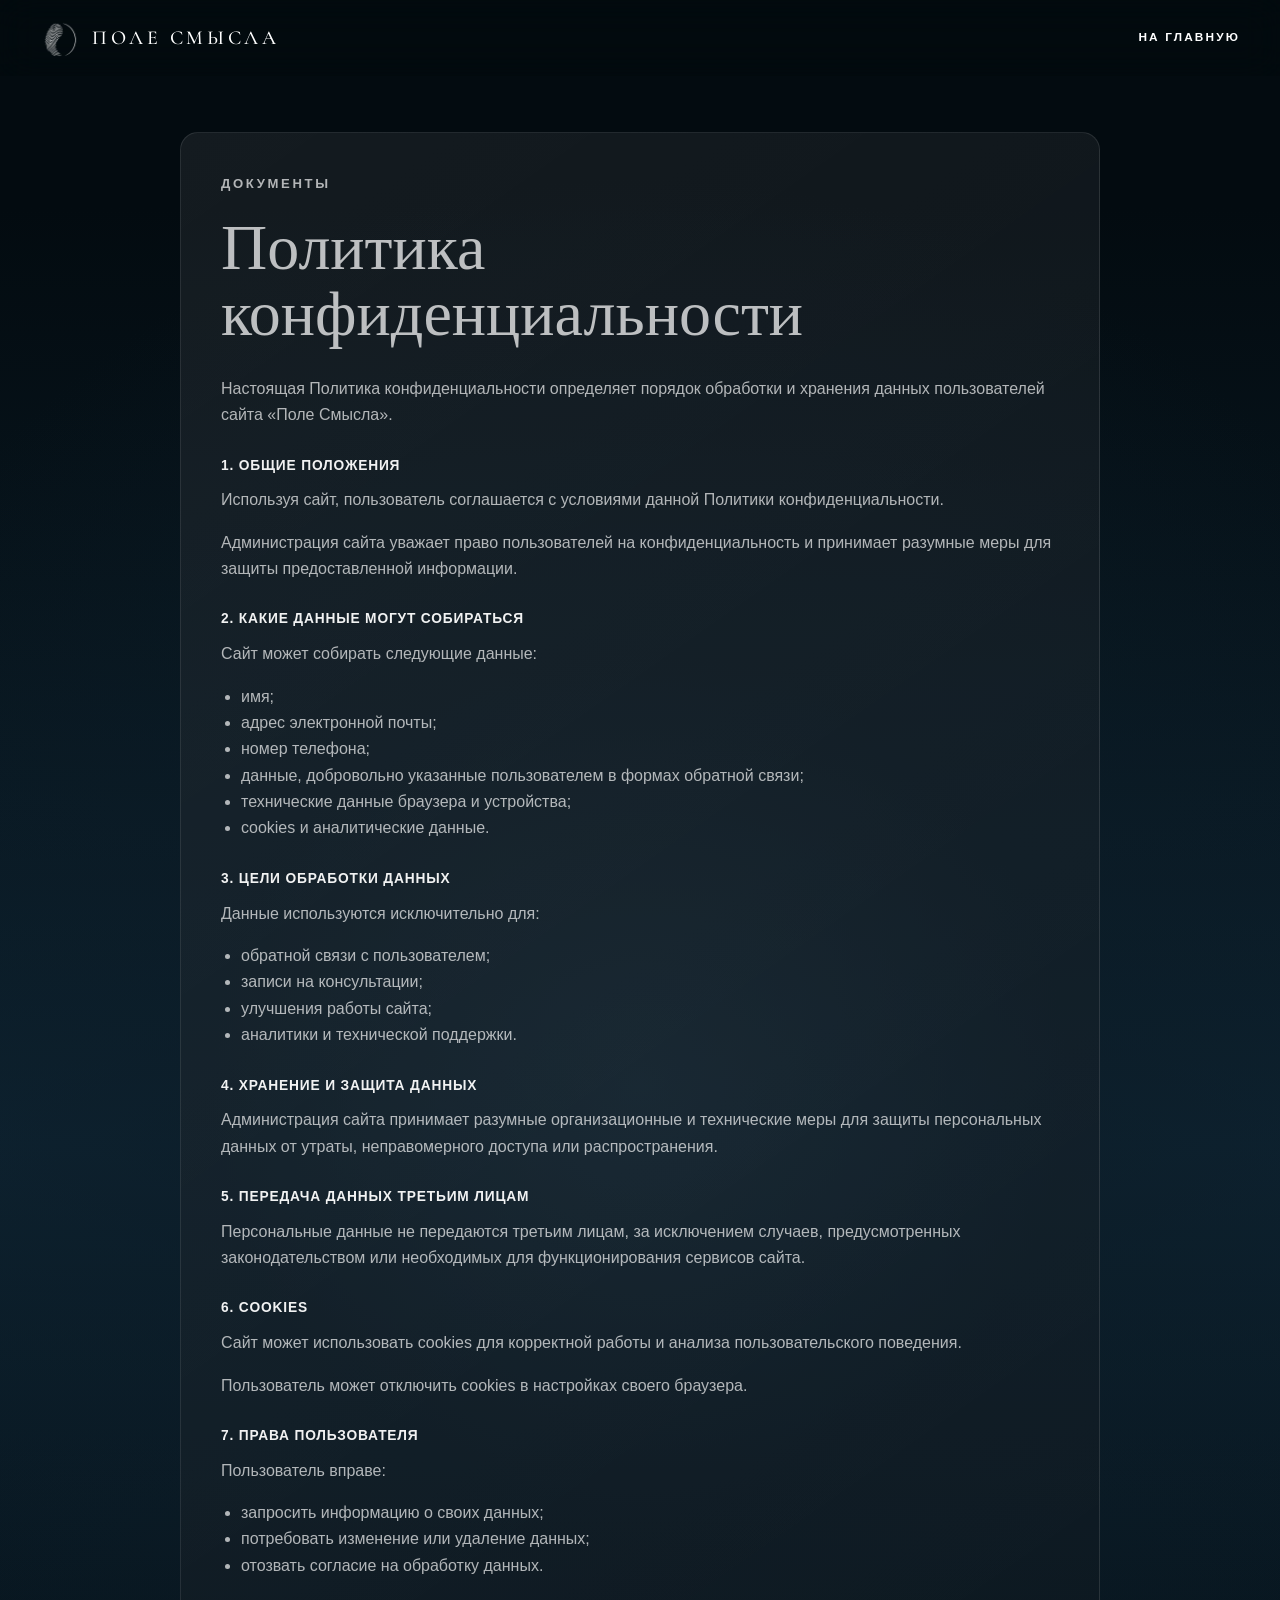
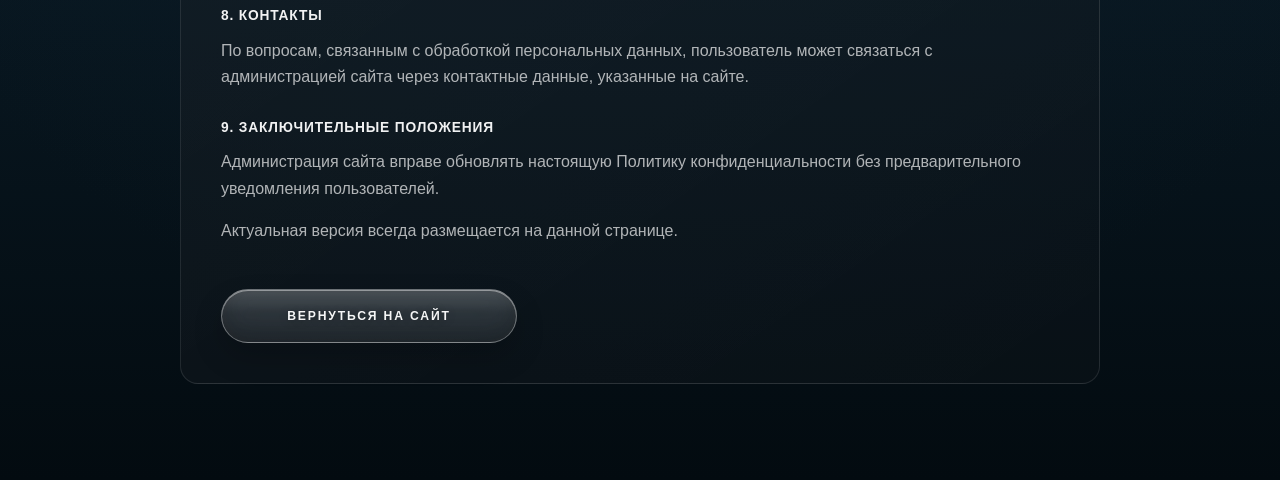
==== privacy.html @ 9b94f69c "Fix GitHub Pages structure" ====
<!doctype html>
<html lang="ru">
  <head>
    <meta charset="UTF-8" />
    <meta name="viewport" content="width=device-width, initial-scale=1.0" />
    <meta name="theme-color" content="#030b10" />
    <title>Политика конфиденциальности - Поле Смысла</title>
    <link rel="preconnect" href="https://fonts.googleapis.com" />
    <link rel="preconnect" href="https://fonts.gstatic.com" crossorigin />
    <link
      href="https://fonts.googleapis.com/css2?family=Cormorant+Garamond:wght@400;500;600&display=swap"
      rel="stylesheet"
    />
    <link rel="stylesheet" href="styles.css?v=20260529-3" />
  </head>
  <body>
    <header class="site-header">
      <a class="brand" href="index.html" aria-label="Поле смысла">
        <img class="brand-mark" src="assets/optimized/logo-pole-smysla-transparent-small.png" alt="" width="40" height="40" />
        <span>Поле смысла</span>
      </a>
      <nav class="main-nav" aria-label="Навигация">
        <a href="index.html">На главную</a>
      </nav>
    </header>

    <main class="privacy-page">
      <section class="privacy-note" aria-labelledby="privacy-title">
        <p class="section-kicker">документы</p>
        <h1 id="privacy-title">Политика конфиденциальности</h1>
        <p>Настоящая Политика конфиденциальности определяет порядок обработки и хранения данных пользователей сайта «Поле Смысла».</p>

        <h3>1. Общие положения</h3>
        <p>Используя сайт, пользователь соглашается с условиями данной Политики конфиденциальности.</p>
        <p>Администрация сайта уважает право пользователей на конфиденциальность и принимает разумные меры для защиты предоставленной информации.</p>

        <h3>2. Какие данные могут собираться</h3>
        <p>Сайт может собирать следующие данные:</p>
        <ul>
          <li>имя;</li>
          <li>адрес электронной почты;</li>
          <li>номер телефона;</li>
          <li>данные, добровольно указанные пользователем в формах обратной связи;</li>
          <li>технические данные браузера и устройства;</li>
          <li>cookies и аналитические данные.</li>
        </ul>

        <h3>3. Цели обработки данных</h3>
        <p>Данные используются исключительно для:</p>
        <ul>
          <li>обратной связи с пользователем;</li>
          <li>записи на консультации;</li>
          <li>улучшения работы сайта;</li>
          <li>аналитики и технической поддержки.</li>
        </ul>

        <h3>4. Хранение и защита данных</h3>
        <p>Администрация сайта принимает разумные организационные и технические меры для защиты персональных данных от утраты, неправомерного доступа или распространения.</p>

        <h3>5. Передача данных третьим лицам</h3>
        <p>Персональные данные не передаются третьим лицам, за исключением случаев, предусмотренных законодательством или необходимых для функционирования сервисов сайта.</p>

        <h3>6. Cookies</h3>
        <p>Сайт может использовать cookies для корректной работы и анализа пользовательского поведения.</p>
        <p>Пользователь может отключить cookies в настройках своего браузера.</p>

        <h3>7. Права пользователя</h3>
        <p>Пользователь вправе:</p>
        <ul>
          <li>запросить информацию о своих данных;</li>
          <li>потребовать изменение или удаление данных;</li>
          <li>отозвать согласие на обработку данных.</li>
        </ul>

        <h3>8. Контакты</h3>
        <p>По вопросам, связанным с обработкой персональных данных, пользователь может связаться с администрацией сайта через контактные данные, указанные на сайте.</p>

        <h3>9. Заключительные положения</h3>
        <p>Администрация сайта вправе обновлять настоящую Политику конфиденциальности без предварительного уведомления пользователей.</p>
        <p>Актуальная версия всегда размещается на данной странице.</p>

        <a class="button-link" href="index.html">Вернуться на сайт</a>
      </section>
    </main>
  </body>
</html>
---- styles.css ----
:root {
  --bg: #fffefe;
  --ink: #171413;
  --muted: #66605c;
  --line: #e8e2de;
  --red: #d7193f;
  --red-soft: #ef6b67;
  --paper: #ffffff;
  --shadow: 0 24px 54px rgba(23, 20, 19, 0.22);
  --max: 1180px;
  --page-pad: clamp(18px, 4vw, 40px);
}

* {
  box-sizing: border-box;
}

html {
  background-color: #030b10;
  background-image:
    radial-gradient(circle at 50% 52%, rgba(42, 66, 81, 0.3) 0%, rgba(12, 28, 39, 0.5) 34%, rgba(3, 11, 16, 0) 72%),
    linear-gradient(180deg, #030b10 0%, #030b10 10%, #07141c 28%, #0d2230 55%, #030b10 100%);
  scroll-behavior: smooth;
  overflow-x: hidden;
}

body {
  margin: 0;
  background-color: #030b10;
  background-image:
    radial-gradient(circle at 50% 52%, rgba(42, 66, 81, 0.3) 0%, rgba(12, 28, 39, 0.5) 34%, rgba(3, 11, 16, 0) 72%),
    linear-gradient(180deg, #030b10 0%, #030b10 10%, #07141c 28%, #0d2230 55%, #030b10 100%);
  color: var(--ink);
  font-family:
    Arial, Helvetica, ui-sans-serif, system-ui, -apple-system, BlinkMacSystemFont,
    "Segoe UI", sans-serif;
  font-size: 16px;
  line-height: 1.65;
  overflow-x: hidden;
}

main,
.site-footer {
  background: transparent;
}

body,
button,
input,
textarea {
  -webkit-font-smoothing: antialiased;
  text-rendering: optimizeLegibility;
}

body.menu-open,
body.modal-open {
  overflow: hidden;
}

img {
  display: block;
  width: 100%;
  height: 100%;
  object-fit: cover;
}

picture {
  display: block;
  width: 100%;
  height: 100%;
}

a {
  color: inherit;
  text-decoration: none;
}

button,
input,
textarea {
  font: inherit;
}

button {
  cursor: pointer;
}

.site-header {
  position: fixed;
  z-index: 20;
  top: 0;
  left: 0;
  display: grid;
  grid-template-columns: auto 1fr auto;
  align-items: center;
  width: 100%;
  min-height: 76px;
  padding-right: max(var(--page-pad), calc((100vw - 1300px) / 2));
  padding-left: max(var(--page-pad), calc((100vw - 1300px) / 2));
  color: var(--paper);
}

.site-header::before {
  position: absolute;
  inset: 0;
  z-index: -1;
  background: rgba(5, 8, 10, 0.16);
  backdrop-filter: blur(18px);
  -webkit-backdrop-filter: blur(18px);
  content: "";
}

.brand {
  display: inline-flex;
  align-items: center;
  gap: 14px;
  font-family: "Cormorant Garamond", Cormorant, Georgia, "Times New Roman", serif;
  font-weight: 500;
  font-size: clamp(1.08rem, 1.55vw, 1.45rem);
  letter-spacing: 0.18em;
  text-transform: uppercase;
  white-space: nowrap;
}

.brand-mark {
  flex: 0 0 auto;
  width: 38px;
  height: 38px;
  border-radius: 50%;
  filter: invert(1);
  object-fit: contain;
}

.logo-emblem {
  width: clamp(96px, 12vw, 150px);
  height: clamp(96px, 12vw, 150px);
  margin: 0 auto 24px;
  filter: invert(1);
  object-fit: contain;
  object-position: center;
  background: transparent;
}

.hero-lockup {
  position: relative;
  z-index: 3;
  width: min(760px, 92vw);
  margin: 150px auto 88px;
  text-align: center;
}

.logo-title {
  margin: 0 auto 18px;
  color: var(--paper);
  font-family: "Cormorant Garamond", Cormorant, Georgia, "Times New Roman", serif;
  font-weight: 500;
  font-size: clamp(2.1rem, 5vw, 4.4rem);
  letter-spacing: clamp(0.18em, 1.1vw, 0.34em);
  line-height: 1;
  text-transform: uppercase;
}

.logo-subtitle {
  width: min(640px, 100%);
  margin: 0 auto;
  color: rgba(255, 255, 255, 0.88);
  font-size: clamp(0.72rem, 1.2vw, 0.92rem);
  font-weight: 700;
  letter-spacing: 0.28em;
  line-height: 1.65;
  text-transform: uppercase;
}

.logo-title::after {
  display: block;
  width: 130px;
  height: 1px;
  margin: 22px auto 0;
  background:
    linear-gradient(90deg, rgba(255, 255, 255, 0.32) 0 44%, transparent 44% 56%, rgba(255, 255, 255, 0.32) 56% 100%);
  content: "";
}

.logo-subtitle::before {
  display: block;
  width: 7px;
  height: 7px;
  margin: -24px auto 16px;
  border-radius: 50%;
  background: var(--paper);
  content: "";
}

.main-nav,
.site-footer nav {
  display: flex;
  align-items: center;
  justify-content: flex-end;
  gap: clamp(28px, 4.4vw, 70px);
  color: inherit;
  font-size: 0.74rem;
  font-weight: 700;
  letter-spacing: 0.18em;
  text-transform: uppercase;
}

.main-nav a,
.site-footer nav a {
  transition: color 180ms ease;
}

.main-nav a:hover,
.site-footer nav a:hover {
  color: var(--red);
}

.menu-toggle {
  display: none;
  width: 42px;
  height: 42px;
  place-items: center;
  border: 0;
  background: transparent;
  color: currentColor;
}

.menu-toggle span {
  display: block;
  width: 25px;
  height: 2px;
  background: currentColor;
}

.menu-toggle span + span {
  margin-top: 7px;
}

.hero {
  position: relative;
  isolation: isolate;
  min-height: 100vh;
  padding: 92px 20px 150px;
  overflow: hidden;
  background: #030b10 url("assets/optimized/hero-water-bg.webp") center center / cover no-repeat;
  text-align: center;
}

.hero::before,
.hero::after {
  position: absolute;
  inset: 0;
  z-index: -2;
  content: "";
}

.hero::before {
  inset: 0;
  background: url("assets/optimized/hero-water-bg.webp") center center / cover no-repeat;
  filter: none;
  opacity: 1;
  transform: none;
}

.hero::after {
  z-index: -1;
  background:
    linear-gradient(
      180deg,
      rgba(5, 8, 10, 0.44) 0%,
      rgba(5, 8, 10, 0.28) 38%,
      rgba(5, 8, 10, 0.78) 72%,
      #030b10 94%,
      #030b10 100%
    ),
    rgba(5, 8, 10, 0.18);
  backdrop-filter: blur(12px);
  -webkit-backdrop-filter: blur(12px);
}

.hero + .section {
  padding-top: 150px;
}

.collage {
  position: relative;
  display: none;
  width: min(780px, 88vw);
  height: min(610px, 68vw);
  min-height: 430px;
  margin: 0 auto;
}

.collage-photo {
  position: absolute;
  margin: 0;
  overflow: hidden;
  background: #ddd;
}

.photo-left {
  top: 0;
  left: 3%;
  width: 32%;
  height: 58%;
  filter: grayscale(1);
}

.photo-right {
  top: 14%;
  right: 0;
  width: 43%;
  height: 74%;
  filter: grayscale(1);
}

.photo-center {
  top: 9%;
  left: 31%;
  z-index: 2;
  width: 42%;
  height: 74%;
  border: 2px solid var(--red);
  background: var(--paper);
  box-shadow: var(--shadow);
}

.hero-quote {
  width: min(760px, calc(100% - 32px));
  margin: 0 auto;
  padding: 0;
  border: 0;
  text-align: center;
}

.hero-quote > span {
  display: block;
  margin-bottom: 26px;
  color: var(--paper);
  font-family: Georgia, "Times New Roman", serif;
  font-size: 4.2rem;
  line-height: 0.4;
}

.hero-quote p {
  margin: 0 auto 28px;
  color: rgba(255, 255, 255, 0.84);
  font-family: Georgia, "Times New Roman", serif;
  font-size: clamp(1rem, 1.6vw, 1.18rem);
  font-style: italic;
  line-height: 1.68;
}

.hero-quote cite {
  color: rgba(255, 255, 255, 0.92);
  font-style: normal;
  font-weight: 800;
}

.hero-actions {
  display: flex;
  flex-wrap: wrap;
  justify-content: center;
  gap: 14px;
  margin-top: 34px;
}

.button-link {
  position: relative;
  display: inline-flex;
  align-items: center;
  justify-content: center;
  width: min(100%, 296px);
  min-height: 54px;
  padding: 0 22px;
  overflow: hidden;
  border: 1px solid rgba(255, 255, 255, 0.28);
  border-radius: 999px;
  background:
    radial-gradient(circle at 22% 16%, rgba(255, 255, 255, 0.55), transparent 10%),
    radial-gradient(circle at 86% 14%, rgba(255, 255, 255, 0.12), transparent 18%),
    linear-gradient(145deg, rgba(255, 255, 255, 0.2), rgba(255, 255, 255, 0.045)),
    rgba(255, 255, 255, 0.08);
  box-shadow:
    inset 0 1px 0 rgba(255, 255, 255, 0.45),
    inset 0 -10px 18px rgba(0, 0, 0, 0.16),
    0 18px 40px rgba(0, 0, 0, 0.24);
  color: var(--paper);
  font-size: 0.76rem;
  font-weight: 800;
  letter-spacing: 0.15em;
  text-transform: uppercase;
  backdrop-filter: blur(18px) saturate(1.28);
  -webkit-backdrop-filter: blur(18px) saturate(1.28);
  transition:
    transform 180ms ease,
    box-shadow 180ms ease,
    background 180ms ease,
    color 180ms ease,
    border-color 180ms ease;
}

.button-link::before,
.button-link::after,
.format-grid a::before,
.format-grid a::after,
.filter-tabs button::before,
.filter-tabs button::after,
.contact-links a::before,
.contact-links a::after,
.contact-form button::before,
.contact-form button::after {
  position: absolute;
  content: "";
  pointer-events: none;
}

.button-link::before,
.format-grid a::before,
.filter-tabs button::before,
.contact-links a::before,
.contact-form button::before {
  inset: 3px 10px auto;
  height: 40%;
  border-radius: inherit;
  background: linear-gradient(180deg, rgba(255, 255, 255, 0.38), rgba(255, 255, 255, 0));
  opacity: 0.7;
}

.button-link::after,
.format-grid a::after,
.filter-tabs button::after,
.contact-links a::after,
.contact-form button::after {
  right: 14%;
  bottom: 5px;
  left: 14%;
  height: 10px;
  border-radius: 999px;
  background: radial-gradient(ellipse at center, rgba(92, 205, 255, 0.38), rgba(255, 255, 255, 0));
  filter: blur(4px);
  opacity: 0.8;
}

.button-link:hover {
  border-color: rgba(255, 255, 255, 0.55);
  background:
    radial-gradient(circle at 22% 16%, rgba(255, 255, 255, 0.62), transparent 10%),
    radial-gradient(circle at 86% 14%, rgba(255, 255, 255, 0.12), transparent 18%),
    linear-gradient(145deg, rgba(255, 255, 255, 0.26), rgba(255, 255, 255, 0.07)),
    rgba(255, 255, 255, 0.12);
  color: var(--paper);
  transform: translateY(-1px);
}

.button-link-primary {
  border-color: rgba(255, 255, 255, 0.46);
  background:
    radial-gradient(circle at 18% 18%, rgba(255, 255, 255, 0.82), transparent 12%),
    radial-gradient(circle at 82% 10%, rgba(255, 255, 255, 0.12), transparent 18%),
    linear-gradient(145deg, rgba(255, 255, 255, 0.78), rgba(255, 255, 255, 0.22)),
    rgba(255, 255, 255, 0.34);
  color: var(--paper);
}

.button-link-primary:hover {
  border-color: rgba(255, 255, 255, 0.62);
  background:
    radial-gradient(circle at 18% 18%, rgba(255, 255, 255, 0.9), transparent 12%),
    radial-gradient(circle at 82% 10%, rgba(255, 255, 255, 0.12), transparent 18%),
    linear-gradient(145deg, rgba(255, 255, 255, 0.84), rgba(255, 255, 255, 0.28)),
    rgba(255, 255, 255, 0.38);
  color: var(--paper);
}

.section {
  width: min(calc(100% - (var(--page-pad) * 2)), var(--max));
  margin: 0 auto;
  padding: 108px 0;
  scroll-margin-top: 96px;
}

.section-kicker {
  margin: 0 0 20px;
  color: var(--red);
  font-size: clamp(0.82rem, 0.9vw, 0.95rem);
  font-weight: 800;
  letter-spacing: 0.2em;
  text-transform: uppercase;
}

h1,
h2,
h3,
p {
  margin-top: 0;
}

h1,
h2 {
  font-family: Georgia, "Times New Roman", serif;
  font-weight: 400;
  letter-spacing: 0;
  line-height: 1.04;
  overflow-wrap: anywhere;
  text-wrap: balance;
}

h1 {
  margin-bottom: 28px;
  font-size: clamp(2.7rem, 5vw, 5.2rem);
}

h2 {
  margin-bottom: 30px;
  font-size: clamp(2.55rem, 4.8vw, 5rem);
}

h3 {
  margin-bottom: 12px;
  font-size: 1.1rem;
  letter-spacing: 0.06em;
  text-transform: uppercase;
}

p {
  color: var(--muted);
}

main > .section:not(.hero),
.site-footer {
  color: rgba(255, 255, 255, 0.92);
}

main > .section:not(.hero) h1,
main > .section:not(.hero) h2,
main > .section:not(.hero) h3,
.site-footer .brand,
.site-footer nav {
  color: rgba(255, 255, 255, 0.94);
}

main > .section:not(.hero) p,
main > .section:not(.hero) li {
  color: rgba(255, 255, 255, 0.68);
}

main > .section:not(.hero) .section-kicker,
main > .section:not(.hero) .approach-list span,
main > .section:not(.hero) .process-steps span,
main > .section:not(.hero) .therapist-role,
main > .section:not(.hero) .video-card span {
  color: #f07b8e;
}

.about-photo,
.format-grid article,
.specialty-grid article,
.process-steps article,
.modal-panel {
  background: rgba(5, 12, 18, 0.42);
  backdrop-filter: blur(10px);
  -webkit-backdrop-filter: blur(10px);
}

.approach-list,
.formats,
.specialties,
.therapists,
.reviews,
.faq-list,
.faq-list details,
.site-footer {
  border-color: rgba(255, 255, 255, 0.1);
}

.format-grid,
.specialty-grid,
.process-steps {
  background: transparent;
}

.format-grid a,
.filter-tabs button,
.contact-links a,
.contact-form button {
  border-color: rgba(255, 255, 255, 0.5);
  color: rgba(255, 255, 255, 0.92);
}

.format-grid a:hover,
.filter-tabs button.is-active,
.contact-form button:hover {
  border-color: rgba(255, 255, 255, 0.92);
  background: rgba(255, 255, 255, 0.92);
  color: #07141f;
}

.therapist-tags span {
  border-color: rgba(255, 255, 255, 0.18);
  color: rgba(255, 255, 255, 0.78);
}

.faq-list summary {
  color: rgba(255, 255, 255, 0.94);
}

.faq-list summary::after,
.form-status {
  color: #f07b8e;
}

.contact-form span {
  color: rgba(255, 255, 255, 0.86);
}

.contact-form input,
.contact-form textarea {
  border-bottom-color: rgba(255, 255, 255, 0.5);
  color: rgba(255, 255, 255, 0.94);
}

.contact-form input:focus,
.contact-form textarea:focus {
  border-bottom-color: rgba(255, 255, 255, 0.92);
}

.about {
  position: relative;
  display: grid;
  grid-template-columns: minmax(280px, 0.8fr) minmax(360px, 1fr);
  gap: clamp(42px, 7vw, 86px);
  align-items: center;
}

.about > *,
.approach-list > *,
.format-grid > *,
.specialty-grid > *,
.therapist-grid > *,
.process-steps > *,
.videos > *,
.video-grid > *,
.review-grid > *,
.faq > *,
.contact > * {
  min-width: 0;
}

.paint-mark {
  position: absolute;
  top: 190px;
  left: -30px;
  width: 210px;
  height: 42px;
  background: var(--red-soft);
  transform: rotate(-4deg);
}

.about-photo {
  position: relative;
  z-index: 1;
  height: 620px;
  margin: 0;
  box-shadow: var(--shadow);
}

.about-copy p:not(.section-kicker) {
  max-width: 580px;
  font-size: 1.04rem;
}

.wide-copy {
  max-width: 990px;
}

.approach-list {
  display: grid;
  grid-template-columns: repeat(3, minmax(0, 1fr));
  gap: 32px;
  margin-top: 58px;
  border-top: 0;
}

.approach-list article {
  padding-top: 32px;
}

.approach-list span {
  display: block;
  margin-bottom: 52px;
  color: var(--red);
  font-family: Georgia, "Times New Roman", serif;
  font-size: 3.3rem;
  line-height: 1;
}

.formats {
  width: 100%;
  padding-right: max(var(--page-pad), calc((100vw - var(--max)) / 2));
  padding-left: max(var(--page-pad), calc((100vw - var(--max)) / 2));
  border-top: 0;
  border-bottom: 0;
}

.formats-heading {
  max-width: 860px;
  margin-bottom: clamp(42px, 5vw, 72px);
}

.formats-heading h2 {
  margin-bottom: 0;
  font-size: clamp(2.4rem, 4vw, 4.35rem);
}

.format-grid {
  display: grid;
  grid-template-columns: repeat(auto-fit, minmax(min(100%, 340px), 1fr));
  gap: clamp(14px, 2vw, 22px);
  background: transparent;
}

.format-grid article {
  display: grid;
  grid-template-rows: auto auto 1fr;
  align-content: start;
  gap: 0;
  min-height: 330px;
  padding: clamp(30px, 3vw, 42px) clamp(22px, 2.7vw, 34px);
  background: var(--bg);
}

.format-grid h2 {
  min-height: 0;
  margin-bottom: 24px;
  font-size: clamp(2.15rem, 2.3vw, 2.85rem);
  line-height: 1.08;
  overflow-wrap: anywhere;
  hyphens: auto;
}

.format-grid a {
  position: relative;
  display: inline-flex;
  align-items: center;
  justify-content: center;
  justify-self: start;
  align-self: end;
  min-width: 220px;
  min-height: 52px;
  margin-top: 34px;
  padding: 0 20px;
  overflow: hidden;
  border: 1px solid rgba(255, 255, 255, 0.24);
  border-radius: 999px;
  background:
    radial-gradient(circle at 18% 18%, rgba(255, 255, 255, 0.5), transparent 10%),
    radial-gradient(circle at 86% 12%, rgba(255, 255, 255, 0.12), transparent 18%),
    linear-gradient(145deg, rgba(255, 255, 255, 0.18), rgba(255, 255, 255, 0.035)),
    rgba(255, 255, 255, 0.055);
  box-shadow:
    inset 0 1px 0 rgba(255, 255, 255, 0.36),
    inset 0 -10px 18px rgba(0, 0, 0, 0.12),
    0 14px 30px rgba(0, 0, 0, 0.16);
  color: rgba(255, 255, 255, 0.92);
  font-size: 0.78rem;
  font-weight: 800;
  letter-spacing: 0.14em;
  text-transform: uppercase;
  backdrop-filter: blur(16px) saturate(1.25);
  -webkit-backdrop-filter: blur(16px) saturate(1.25);
  transition:
    transform 180ms ease,
    background 180ms ease,
    color 180ms ease,
    border-color 180ms ease;
}

.format-grid a:hover {
  border-color: rgba(255, 255, 255, 0.5);
  background:
    radial-gradient(circle at 18% 18%, rgba(255, 255, 255, 0.58), transparent 10%),
    radial-gradient(circle at 86% 12%, rgba(255, 255, 255, 0.12), transparent 18%),
    linear-gradient(145deg, rgba(255, 255, 255, 0.24), rgba(255, 255, 255, 0.06)),
    rgba(255, 255, 255, 0.085);
  color: var(--paper);
  transform: translateY(-1px);
}

.specialties {
  border-bottom: 0;
}

.specialties-heading,
.therapists-heading {
  max-width: 900px;
  margin-bottom: clamp(42px, 5vw, 70px);
}

.specialties-heading h2,
.therapists-heading h2 {
  margin-bottom: 0;
  font-size: clamp(2.35rem, 4vw, 4.35rem);
  line-height: 1.08;
  text-wrap: pretty;
}

.specialty-grid {
  display: grid;
  grid-template-columns: repeat(3, minmax(0, 1fr));
  gap: clamp(14px, 2vw, 22px);
  background: transparent;
}

.specialty-grid article {
  min-height: 310px;
  padding: clamp(26px, 3vw, 36px);
  background: var(--bg);
}

.specialty-grid h3 {
  max-width: 340px;
  margin-bottom: 18px;
  color: var(--ink);
  font-family: Georgia, "Times New Roman", serif;
  font-size: clamp(1.8rem, 2.4vw, 2.55rem);
  font-weight: 400;
  letter-spacing: 0;
  line-height: 1.08;
  text-transform: none;
}

.specialty-grid p {
  margin-bottom: 0;
}

.therapists {
  width: 100%;
  max-width: none;
  padding-right: 0;
  padding-left: 0;
  border-bottom: 0;
  overflow: hidden;
}

.therapists-heading {
  width: min(calc(100% - (var(--page-pad) * 2)), var(--max));
  margin-right: auto;
  margin-left: auto;
}

.therapist-grid {
  display: flex;
  gap: clamp(24px, 4vw, 54px);
  width: 100%;
  margin-top: clamp(34px, 5vw, 62px);
  padding: 0 max(var(--page-pad), calc((100vw - var(--max)) / 2)) 16px;
  overflow-x: auto;
  overflow-y: hidden;
  scroll-padding-inline: max(var(--page-pad), calc((100vw - var(--max)) / 2));
  scroll-snap-type: x proximity;
  scrollbar-width: none;
  -webkit-overflow-scrolling: touch;
}

.therapist-grid::-webkit-scrollbar {
  display: none;
}

.therapist-grid article {
  display: flex;
  flex: 0 0 min(420px, 78vw);
  flex-direction: column;
  min-height: 0;
  padding: 0;
  background: transparent;
  backdrop-filter: none;
  -webkit-backdrop-filter: none;
  scroll-snap-align: start;
}

.therapist-media {
  position: relative;
  aspect-ratio: 4 / 4.85;
  margin: 0 0 28px;
  overflow: hidden;
  background: rgba(255, 255, 255, 0.08);
}

.therapist-media::after {
  position: absolute;
  inset: 0;
  background:
    linear-gradient(180deg, rgba(5, 13, 19, 0.08), rgba(5, 13, 19, 0.34)),
    rgba(80, 145, 195, 0.26);
  mix-blend-mode: screen;
  content: "";
}

.therapist-media img {
  filter: grayscale(1) contrast(1.03) saturate(0.45);
}

.therapist-role {
  margin-bottom: 12px;
  color: var(--red);
  font-size: 0.72rem;
  font-weight: 800;
  letter-spacing: 0.16em;
  text-transform: uppercase;
}

.therapist-grid h3 {
  margin-bottom: 14px;
  font-family: Georgia, "Times New Roman", serif;
  font-size: clamp(1.9rem, 2.8vw, 3rem);
  font-weight: 400;
  letter-spacing: 0;
  line-height: 1.08;
  text-transform: none;
}

.therapist-copy > p:not(.therapist-role) {
  max-width: 520px;
}

.therapist-tags {
  display: flex;
  flex-wrap: wrap;
  gap: 8px;
  margin-top: 24px;
}

.therapist-tags span {
  display: inline-flex;
  align-items: center;
  min-height: 30px;
  padding: 0 11px;
  border: 1px solid var(--line);
  color: var(--ink);
  font-size: 0.72rem;
  font-weight: 800;
  letter-spacing: 0.08em;
  text-transform: uppercase;
}

.process {
  display: block;
}

.process-heading {
  max-width: 900px;
  margin-bottom: 58px;
}

.process-heading h2,
.faq-copy h2 {
  font-size: clamp(2.35rem, 4vw, 4.25rem);
  text-wrap: pretty;
}

.process-steps {
  display: grid;
  grid-template-columns: repeat(auto-fit, minmax(min(100%, 300px), 1fr));
  gap: clamp(14px, 2vw, 22px);
  background: transparent;
}

.process-steps article {
  display: grid;
  grid-template-columns: 1fr;
  gap: 0;
  min-height: 300px;
  padding: clamp(28px, 3vw, 38px);
  background: var(--bg);
}

.process-steps span {
  display: block;
  margin-bottom: 54px;
  color: var(--red);
  font-family: Georgia, "Times New Roman", serif;
  font-size: 3.2rem;
  line-height: 0.86;
}

.process-steps h3 {
  margin-bottom: 10px;
}

.process-steps p {
  max-width: 360px;
  margin-bottom: 0;
}

.videos {
  display: grid;
  gap: clamp(34px, 5vw, 58px);
  align-items: start;
}

.video-head {
  display: grid;
  grid-template-columns: minmax(320px, 0.9fr) minmax(360px, 0.8fr);
  gap: clamp(28px, 5vw, 64px);
  align-items: end;
}

.video-intro h2 {
  max-width: 760px;
  margin-bottom: 22px;
  font-size: clamp(2.35rem, 3.8vw, 4.2rem);
  line-height: 1.08;
}

.video-intro p:not(.section-kicker) {
  max-width: 560px;
  font-size: 1.04rem;
}

.filter-tabs {
  display: grid;
  grid-template-columns: repeat(3, minmax(0, 1fr));
  gap: 12px;
  width: 100%;
  margin-bottom: 0;
}

.filter-tabs button {
  position: relative;
  display: inline-flex;
  align-items: center;
  justify-content: center;
  width: 100%;
  min-height: 58px;
  padding: 0 22px;
  overflow: hidden;
  border: 1px solid rgba(255, 255, 255, 0.22);
  border-radius: 999px;
  background:
    radial-gradient(circle at 18% 18%, rgba(255, 255, 255, 0.46), transparent 10%),
    linear-gradient(145deg, rgba(255, 255, 255, 0.14), rgba(255, 255, 255, 0.025)),
    rgba(255, 255, 255, 0.045);
  box-shadow:
    inset 0 1px 0 rgba(255, 255, 255, 0.32),
    inset 0 -10px 18px rgba(0, 0, 0, 0.1),
    0 12px 28px rgba(0, 0, 0, 0.14);
  color: rgba(255, 255, 255, 0.88);
  font-size: 0.82rem;
  font-weight: 800;
  letter-spacing: 0.18em;
  line-height: 1;
  text-align: center;
  text-transform: uppercase;
  backdrop-filter: blur(16px) saturate(1.22);
  -webkit-backdrop-filter: blur(16px) saturate(1.22);
  transition:
    transform 180ms ease,
    background 180ms ease,
    color 180ms ease,
    border-color 180ms ease;
}

.filter-tabs button.is-active {
  border-color: rgba(255, 255, 255, 0.48);
  background:
    radial-gradient(circle at 18% 18%, rgba(255, 255, 255, 0.58), transparent 10%),
    radial-gradient(circle at 84% 12%, rgba(255, 255, 255, 0.12), transparent 18%),
    linear-gradient(145deg, rgba(255, 255, 255, 0.28), rgba(255, 255, 255, 0.08)),
    rgba(255, 255, 255, 0.12);
  color: var(--paper);
  transform: translateY(-1px);
}

.video-grid {
  display: grid;
  grid-template-columns: repeat(3, minmax(0, 1fr));
  gap: 26px;
}

.video-card {
  transition:
    opacity 180ms ease,
    transform 180ms ease;
}

.video-card:hover {
  transform: translateY(-4px);
}

.video-card.is-hidden {
  display: none;
}

.video-frame {
  position: relative;
  aspect-ratio: 4 / 5;
  margin-bottom: 18px;
  overflow: hidden;
  background: #ddd;
}

.video-play,
.modal-close {
  display: inline-grid;
  place-items: center;
  border: 0;
  border-radius: 50%;
}

.video-play {
  position: absolute;
  right: 18px;
  bottom: 18px;
  width: 54px;
  height: 54px;
  background: rgba(255, 255, 255, 0.94);
  color: var(--ink);
  box-shadow: 0 12px 28px rgba(23, 20, 19, 0.2);
}

.video-play svg {
  width: 22px;
  height: 22px;
  fill: currentColor;
  transform: translateX(2px);
}

.video-card span {
  display: block;
  margin-bottom: 8px;
  color: var(--red);
  font-size: 0.76rem;
  font-weight: 800;
  letter-spacing: 0.12em;
}

.video-card h3 {
  margin-bottom: 0;
  font-family: Georgia, "Times New Roman", serif;
  font-size: clamp(1.5rem, 2.6vw, 2.2rem);
  font-weight: 400;
  letter-spacing: 0;
  line-height: 1.08;
  text-transform: none;
}

.reviews {
  border-top: 0;
  border-bottom: 0;
}

.review-grid {
  display: grid;
  grid-template-columns: repeat(2, minmax(0, 1fr));
  gap: 70px;
}

.review-grid blockquote {
  margin: 0;
}

.review-grid p {
  margin-bottom: 0;
  color: var(--ink);
  font-family: Georgia, "Times New Roman", serif;
  font-size: clamp(1.6rem, 3vw, 3rem);
  font-style: italic;
  line-height: 1.18;
}

.faq {
  display: block;
}

.faq-copy {
  max-width: 820px;
  margin-bottom: clamp(42px, 5vw, 66px);
}

.faq-copy h2 {
  margin-bottom: 0;
  font-size: clamp(2.35rem, 3.8vw, 4rem);
  line-height: 1.08;
  text-wrap: pretty;
}

.faq-list {
  max-width: 1020px;
  border-top: 1px solid var(--line);
}

.faq-list details {
  border-bottom: 1px solid var(--line);
}

.faq-list summary {
  position: relative;
  display: block;
  padding: 30px 72px 30px 0;
  color: var(--ink);
  font-family: Georgia, "Times New Roman", serif;
  font-size: clamp(1.6rem, 2.2vw, 2.35rem);
  line-height: 1.12;
  list-style: none;
  cursor: pointer;
  outline: 0;
}

.faq-list summary::-webkit-details-marker {
  display: none;
}

.faq-list summary::after {
  position: absolute;
  top: 32px;
  right: 4px;
  color: var(--red);
  font-family: Arial, Helvetica, sans-serif;
  font-size: 1.9rem;
  line-height: 1;
  content: "+";
}

.faq-list details[open] summary::after {
  content: "-";
}

.faq-list summary:focus-visible {
  outline: 2px solid var(--red);
  outline-offset: 8px;
}

.faq-list p {
  max-width: 760px;
  margin: 0;
  padding: 0 72px 34px 0;
  font-size: clamp(1rem, 1.35vw, 1.18rem);
}

.contact {
  display: grid;
  grid-template-columns: minmax(320px, 0.82fr) minmax(340px, 0.6fr);
  gap: clamp(42px, 8vw, 100px);
  align-items: start;
}

.contact-copy p:not(.section-kicker) {
  max-width: 560px;
}

.contact-links {
  display: flex;
  flex-wrap: wrap;
  gap: 18px;
  margin-top: 34px;
}

.contact-links a span {
  display: none;
}

.contact-links a,
.contact-form button {
  position: relative;
  display: inline-flex;
  align-items: center;
  justify-content: center;
  min-height: 46px;
  padding: 0 18px;
  overflow: hidden;
  border: 1px solid rgba(255, 255, 255, 0.22);
  border-radius: 999px;
  background:
    radial-gradient(circle at 18% 18%, rgba(255, 255, 255, 0.48), transparent 10%),
    radial-gradient(circle at 86% 12%, rgba(255, 255, 255, 0.12), transparent 18%),
    linear-gradient(145deg, rgba(255, 255, 255, 0.17), rgba(255, 255, 255, 0.035)),
    rgba(255, 255, 255, 0.055);
  box-shadow:
    inset 0 1px 0 rgba(255, 255, 255, 0.32),
    inset 0 -10px 18px rgba(0, 0, 0, 0.1),
    0 12px 28px rgba(0, 0, 0, 0.16);
  color: rgba(255, 255, 255, 0.92);
  font-size: 0.78rem;
  font-weight: 800;
  letter-spacing: 0.15em;
  text-transform: uppercase;
  backdrop-filter: blur(16px) saturate(1.22);
  -webkit-backdrop-filter: blur(16px) saturate(1.22);
}

.contact-form {
  display: grid;
  gap: 20px;
  padding-top: 10px;
}

.contact-form label {
  display: grid;
  gap: 8px;
}

.contact-form span {
  color: var(--ink);
  font-size: 0.75rem;
  font-weight: 800;
  letter-spacing: 0.14em;
  text-transform: uppercase;
}

.contact-form input,
.contact-form textarea {
  width: 100%;
  border: 0;
  border-bottom: 1px solid var(--ink);
  background: transparent;
  color: var(--ink);
  outline: 0;
}

.contact-form input {
  min-height: 48px;
}

.contact-form textarea {
  min-height: 130px;
  padding-top: 14px;
  resize: vertical;
}

.contact-form input:focus,
.contact-form textarea:focus {
  border-bottom-color: var(--red);
}

.contact-form button {
  justify-self: start;
  border-bottom-color: rgba(255, 255, 255, 0.22);
}

.form-status {
  min-height: 24px;
  margin-bottom: 0;
  color: var(--red);
  font-weight: 700;
}

.site-footer {
  display: grid;
  gap: 26px;
  width: min(calc(100% - (var(--page-pad) * 2)), 1300px);
  margin: 0 auto;
  padding: 42px 0 54px;
  border-top: 0;
}

.footer-main {
  display: flex;
  align-items: center;
  justify-content: space-between;
  gap: 32px;
}

.site-footer nav {
  gap: 30px;
}

.footer-legal {
  display: grid;
  gap: 8px;
  max-width: 860px;
  color: rgba(255, 255, 255, 0.58);
  font-size: 0.84rem;
  line-height: 1.55;
}

.footer-legal p {
  margin: 0;
  color: inherit;
}

.footer-legal a {
  width: fit-content;
  color: rgba(255, 255, 255, 0.78);
  border-bottom: 1px solid rgba(255, 255, 255, 0.38);
}

.privacy-note {
  width: min(calc(100% - (var(--page-pad) * 2)), 920px);
  margin: 0 auto 72px;
  padding: clamp(24px, 4vw, 40px);
  border: 1px solid rgba(255, 255, 255, 0.1);
  border-radius: 18px;
  background:
    linear-gradient(145deg, rgba(255, 255, 255, 0.07), rgba(255, 255, 255, 0.02)),
    rgba(3, 11, 16, 0.34);
  color: rgba(255, 255, 255, 0.72);
  scroll-margin-top: 96px;
}

.privacy-note h2,
.privacy-note h3 {
  color: rgba(255, 255, 255, 0.94);
}

.privacy-note h2 {
  margin-bottom: 22px;
  font-size: clamp(2rem, 4vw, 3.4rem);
}

.privacy-note h3 {
  margin-top: 26px;
  margin-bottom: 10px;
  font-family: Arial, Helvetica, sans-serif;
  font-size: 0.86rem;
}

.privacy-note p,
.privacy-note li {
  color: rgba(255, 255, 255, 0.68);
}

.privacy-note ul {
  margin-top: 0;
  padding-left: 20px;
}

.privacy-page {
  min-height: 100vh;
  padding-top: 132px;
}

.privacy-page .privacy-note {
  margin-bottom: 96px;
}

.privacy-page .button-link {
  margin-top: 28px;
}

.video-modal {
  position: fixed;
  z-index: 50;
  inset: 0;
  display: grid;
  place-items: center;
  padding: 24px;
  background: rgba(23, 20, 19, 0.45);
}

.video-modal[hidden] {
  display: none;
}

.modal-panel {
  position: relative;
  width: min(100%, 520px);
  padding: 34px;
  background: var(--paper);
  box-shadow: var(--shadow);
}

.modal-panel h2 {
  margin-bottom: 14px;
  font-size: clamp(2rem, 4vw, 3.2rem);
}

.modal-panel p {
  margin-bottom: 0;
}

.modal-close {
  position: absolute;
  top: 12px;
  right: 12px;
  width: 38px;
  height: 38px;
  background: transparent;
  color: var(--ink);
}

.modal-close svg {
  width: 19px;
  height: 19px;
  fill: none;
  stroke: currentColor;
  stroke-linecap: round;
  stroke-width: 1.8;
}

main > .section:not(.hero),
.site-footer {
  color: rgba(255, 255, 255, 0.92);
}

main > .section:not(.hero) h1,
main > .section:not(.hero) h2,
main > .section:not(.hero) h3,
main > .section:not(.hero) .faq-list summary,
.site-footer .brand,
.site-footer nav {
  color: rgba(255, 255, 255, 0.94);
}

main > .section:not(.hero) p,
main > .section:not(.hero) .contact-copy p:not(.section-kicker) {
  color: rgba(255, 255, 255, 0.68);
}

.format-grid article,
.specialty-grid article,
.process-steps article,
.modal-panel {
  background: rgba(5, 12, 18, 0.42);
  backdrop-filter: blur(10px);
  -webkit-backdrop-filter: blur(10px);
}

.format-grid,
.specialty-grid,
.process-steps {
  background: transparent;
}

.approach-list,
.formats,
.specialties,
.therapists,
.reviews,
.faq-list,
.faq-list details,
.site-footer {
  border-color: rgba(255, 255, 255, 0.08);
}

.format-grid a,
.filter-tabs button,
.contact-links a,
.contact-form button {
  border-color: rgba(255, 255, 255, 0.5);
  color: rgba(255, 255, 255, 0.92);
}

.format-grid a:hover,
.filter-tabs button.is-active,
.contact-form button:hover {
  border-color: rgba(255, 255, 255, 0.92);
  background: rgba(255, 255, 255, 0.92);
  color: #07141f;
}

.therapist-tags span {
  border-color: rgba(255, 255, 255, 0.18);
  color: rgba(255, 255, 255, 0.78);
}

.contact-form span {
  color: rgba(255, 255, 255, 0.86);
}

.contact-form input,
.contact-form textarea {
  border-bottom-color: rgba(255, 255, 255, 0.5);
  color: rgba(255, 255, 255, 0.94);
}

.button-link,
.format-grid a,
.filter-tabs button,
.contact-links a,
.contact-form button {
  border-radius: 999px;
}

.format-grid a:hover,
.filter-tabs button.is-active,
.contact-links a:hover,
.contact-form button:hover {
  border-color: rgba(255, 255, 255, 0.58);
  background:
    radial-gradient(circle at 18% 18%, rgba(255, 255, 255, 0.58), transparent 10%),
    radial-gradient(circle at 86% 12%, rgba(255, 255, 255, 0.12), transparent 18%),
    linear-gradient(145deg, rgba(255, 255, 255, 0.26), rgba(255, 255, 255, 0.065)),
    rgba(255, 255, 255, 0.1);
  color: rgba(255, 255, 255, 0.96);
}

.button-link,
.format-grid a,
.filter-tabs button,
.contact-links a,
.contact-form button {
  border-color: rgba(255, 255, 255, 0.24);
  background:
    linear-gradient(145deg, rgba(255, 255, 255, 0.2), rgba(255, 255, 255, 0.045)),
    rgba(255, 255, 255, 0.07);
  box-shadow:
    inset 0 1px 0 rgba(255, 255, 255, 0.34),
    inset 0 -12px 24px rgba(0, 0, 0, 0.14),
    0 16px 34px rgba(0, 0, 0, 0.2);
  color: rgba(255, 255, 255, 0.94);
  text-shadow: 0 1px 10px rgba(0, 0, 0, 0.26);
}

.button-link-primary,
.button-link-primary:hover,
.format-grid a:hover,
.filter-tabs button.is-active,
.contact-links a:hover,
.contact-form button:hover {
  border-color: rgba(255, 255, 255, 0.38);
  background:
    linear-gradient(145deg, rgba(255, 255, 255, 0.28), rgba(255, 255, 255, 0.075)),
    rgba(255, 255, 255, 0.1);
  color: rgba(255, 255, 255, 0.98);
}

.button-link::before,
.format-grid a::before,
.filter-tabs button::before,
.contact-links a::before,
.contact-form button::before {
  background: linear-gradient(180deg, rgba(255, 255, 255, 0.34), rgba(255, 255, 255, 0));
}

.button-link::after,
.format-grid a::after,
.filter-tabs button::after,
.contact-links a::after,
.contact-form button::after {
  background: radial-gradient(ellipse at center, rgba(255, 255, 255, 0.24), rgba(255, 255, 255, 0));
}

.contact {
  grid-template-columns: minmax(320px, 0.78fr) minmax(380px, 0.72fr);
  gap: clamp(34px, 6vw, 82px);
}

.contact-links {
  display: flex;
  gap: 0;
  width: fit-content;
  max-width: 100%;
  padding: 5px;
  border: 1px solid rgba(255, 255, 255, 0.16);
  border-radius: 999px;
  background:
    linear-gradient(145deg, rgba(255, 255, 255, 0.1), rgba(255, 255, 255, 0.025)),
    rgba(255, 255, 255, 0.035);
  box-shadow:
    inset 0 1px 0 rgba(255, 255, 255, 0.18),
    0 18px 38px rgba(0, 0, 0, 0.18);
  backdrop-filter: blur(18px) saturate(1.2);
  -webkit-backdrop-filter: blur(18px) saturate(1.2);
}

.contact-links a {
  min-height: 42px;
  border-color: transparent;
  box-shadow: none;
}

.contact-links a:hover {
  box-shadow:
    inset 0 1px 0 rgba(255, 255, 255, 0.34),
    inset 0 -12px 22px rgba(0, 0, 0, 0.12);
}

.contact-form {
  gap: 16px;
  padding: clamp(20px, 3vw, 28px);
  border: 1px solid rgba(255, 255, 255, 0.12);
  border-radius: 18px;
  background:
    linear-gradient(145deg, rgba(255, 255, 255, 0.08), rgba(255, 255, 255, 0.025)),
    rgba(3, 11, 16, 0.36);
  box-shadow:
    inset 0 1px 0 rgba(255, 255, 255, 0.12),
    0 22px 54px rgba(0, 0, 0, 0.2);
  backdrop-filter: blur(16px) saturate(1.16);
  -webkit-backdrop-filter: blur(16px) saturate(1.16);
}

.contact-form input,
.contact-form textarea {
  min-height: 48px;
  padding: 0 16px;
  border: 1px solid rgba(255, 255, 255, 0.14);
  border-radius: 14px;
  background: rgba(0, 0, 0, 0.12);
}

.contact-form textarea {
  min-height: 112px;
  padding-top: 14px;
}

.contact-form button {
  width: 100%;
  min-height: 54px;
  margin-top: 2px;
}

/* Final neutral liquid-glass controls */
.hero {
  min-height: 100svh;
}

.hero::before {
  background: transparent;
}

.button-link,
.button-link-primary,
.format-grid a,
.filter-tabs button,
.contact-links a,
.contact-form button {
  position: relative;
  overflow: hidden;
  border: 1px solid rgba(255, 255, 255, 0.3);
  border-radius: 999px;
  background:
    linear-gradient(145deg, rgba(255, 255, 255, 0.18), rgba(255, 255, 255, 0.045)),
    rgba(255, 255, 255, 0.07);
  box-shadow:
    inset 0 1px 0 rgba(255, 255, 255, 0.32),
    inset 0 -12px 24px rgba(0, 0, 0, 0.16),
    0 16px 34px rgba(0, 0, 0, 0.2);
  color: rgba(255, 255, 255, 0.96);
  text-shadow: 0 1px 10px rgba(0, 0, 0, 0.26);
  backdrop-filter: blur(18px) saturate(1.18);
  -webkit-backdrop-filter: blur(18px) saturate(1.18);
}

.button-link::before,
.button-link::after,
.format-grid a::before,
.format-grid a::after,
.filter-tabs button::before,
.filter-tabs button::after,
.contact-links a::before,
.contact-links a::after,
.contact-form button::before,
.contact-form button::after {
  display: none;
}

.button-link:hover,
.button-link-primary:hover,
.format-grid a:hover,
.filter-tabs button:hover,
.filter-tabs button.is-active,
.contact-links a:hover,
.contact-form button:hover {
  border-color: rgba(255, 255, 255, 0.42);
  background:
    linear-gradient(145deg, rgba(255, 255, 255, 0.26), rgba(255, 255, 255, 0.08)),
    rgba(255, 255, 255, 0.085);
  box-shadow:
    inset 0 1px 0 rgba(255, 255, 255, 0.42),
    inset 0 -12px 24px rgba(0, 0, 0, 0.14),
    0 18px 38px rgba(0, 0, 0, 0.24);
  color: rgba(255, 255, 255, 0.96);
  transform: translateY(-1px);
}

.contact-links {
  gap: 12px;
  width: auto;
  padding: 0;
  border: 0;
  border-radius: 0;
  background: transparent;
  box-shadow: none;
  backdrop-filter: none;
  -webkit-backdrop-filter: none;
}

.contact-links a {
  min-height: 48px;
  padding: 0 18px;
  border-color: rgba(255, 255, 255, 0.3);
  box-shadow:
    inset 0 1px 0 rgba(255, 255, 255, 0.32),
    inset 0 -12px 24px rgba(0, 0, 0, 0.16),
    0 16px 34px rgba(0, 0, 0, 0.2);
}

@media (max-width: 1200px) {
  .main-nav {
    gap: clamp(20px, 3vw, 44px);
  }

  .format-grid h2 {
    font-size: clamp(2.05rem, 3vw, 2.65rem);
  }
}

@media (max-width: 980px) {
  .site-header {
    grid-template-columns: 1fr auto;
  }

  .main-nav {
    display: none;
  }

  .menu-toggle {
    display: grid;
  }

  .main-nav.is-open {
    position: fixed;
    top: 76px;
    right: var(--page-pad);
    left: auto;
    display: grid;
    gap: 4px;
    justify-items: stretch;
    width: min(265px, calc(100vw - (var(--page-pad) * 2)));
    padding: 12px;
    border: 1px solid rgba(255, 255, 255, 0.12);
    border-radius: 8px;
    background:
      linear-gradient(135deg, rgba(255, 255, 255, 0.1), rgba(255, 255, 255, 0.025)),
      rgba(3, 11, 16, 0.82);
    color: rgba(255, 255, 255, 0.92);
    box-shadow: 0 18px 50px rgba(0, 0, 0, 0.35);
    backdrop-filter: blur(20px) saturate(1.2);
    -webkit-backdrop-filter: blur(20px) saturate(1.2);
  }

  .main-nav.is-open a {
    width: 100%;
    padding: 12px 10px;
    border-bottom: 1px solid rgba(255, 255, 255, 0.08);
    text-align: right;
  }

  .main-nav.is-open a:last-child {
    border-bottom: 0;
  }

  .about,
  .video-head,
  .contact {
    grid-template-columns: 1fr;
  }

  .approach-list,
  .specialty-grid,
  .therapist-grid,
  .video-grid,
  .review-grid {
    grid-template-columns: 1fr;
  }

  .format-grid h2 {
    min-height: 0;
  }

  .about-photo {
    height: 520px;
  }
}

@media (max-width: 640px) {
  :root {
    --page-pad: 14px;
  }

  .brand {
    gap: 10px;
    font-size: 0.9rem;
    letter-spacing: 0.12em;
  }

  .brand-mark {
    width: 32px;
    height: 32px;
  }

  .hero {
    width: 100%;
    overflow: hidden;
    min-height: auto;
    padding-top: 92px;
    padding-bottom: 76px;
    background-image: url("assets/optimized/hero-water-bg-900.webp");
  }

  .hero::before {
    background-image: url("assets/optimized/hero-water-bg-900.webp");
  }

  .collage {
    width: 100%;
    height: 380px;
    min-height: 380px;
  }

  .photo-left {
    left: 0;
    width: 42%;
    height: 52%;
  }

  .photo-right {
    top: 18%;
    width: 47%;
    height: 66%;
  }

  .photo-center {
    top: 13%;
    left: 24%;
    width: 51%;
    height: 66%;
  }

  .hero-lockup {
    margin-top: 46px;
    margin-bottom: 54px;
    width: calc(100vw - 28px);
    max-width: calc(100vw - 28px);
  }

  .logo-title {
    font-size: clamp(1.55rem, 8vw, 2.2rem);
    letter-spacing: 0.18em;
  }

  .logo-subtitle {
    font-size: 0.64rem;
    letter-spacing: 0.18em;
  }

  .logo-emblem {
    display: none;
  }

  .hero-quote {
    width: calc(100vw - 28px);
    max-width: calc(100vw - 28px);
  }

  .hero-quote p {
    font-size: 0.98rem;
  }

  .hero-actions {
    align-items: stretch;
    flex-direction: column;
    width: min(100%, 320px);
    margin-right: auto;
    margin-left: auto;
  }

  .button-link {
    width: 100%;
  }

  .section {
    padding: 76px 0;
  }

  .contact {
    gap: 30px;
    padding-top: 58px;
    padding-bottom: 70px;
  }

  .contact h2 {
    margin-bottom: 20px;
    font-size: clamp(2.05rem, 11vw, 3rem);
    line-height: 1.05;
  }

  .contact-copy p:not(.section-kicker) {
    margin-bottom: 0;
    font-size: 1rem;
    line-height: 1.55;
  }

  .contact-links {
    display: grid;
    grid-template-columns: repeat(3, minmax(0, 1fr));
    gap: 0;
    width: 100%;
    padding: 5px;
    margin-top: 24px;
  }

  .contact-links a {
    display: grid;
    gap: 5px;
    justify-items: center;
    min-height: 62px;
    padding: 9px 6px 8px;
    border: 1px solid transparent;
    border-radius: 999px;
    color: rgba(255, 255, 255, 0.92);
    font-size: 0.58rem;
    letter-spacing: 0.1em;
    line-height: 1;
    text-align: center;
    box-shadow: none;
  }

  .contact-links a::before {
    position: absolute;
    inset: 4px 10px auto;
    width: auto;
    height: 42%;
    border-radius: inherit;
    background: linear-gradient(180deg, rgba(255, 255, 255, 0.26), transparent);
    opacity: 0.72;
  }

  .contact-links a span {
    position: relative;
    display: grid;
    place-items: center;
    width: 28px;
    height: 28px;
    border: 1px solid rgba(255, 255, 255, 0.26);
    border-radius: 999px;
    background:
      radial-gradient(circle at 30% 24%, rgba(255, 255, 255, 0.4), transparent 32%),
      rgba(255, 255, 255, 0.09);
    font-size: 0.62rem;
    letter-spacing: 0.02em;
  }

  .contact-form {
    gap: 12px;
    padding: 16px;
    border-radius: 16px;
  }

  .contact-form label {
    gap: 7px;
  }

  .contact-form span {
    font-size: 0.68rem;
    letter-spacing: 0.12em;
  }

  .contact-form input,
  .contact-form textarea {
    padding: 0 12px;
    border-radius: 12px;
  }

  .contact-form input {
    min-height: 42px;
  }

  .contact-form textarea {
    min-height: 86px;
    padding-top: 10px;
  }

  .contact-form button {
    min-height: 52px;
  }

  h1,
  h2 {
    font-size: clamp(2.25rem, 9vw, 3.25rem);
  }

  .about-photo {
    height: 400px;
  }

  .paint-mark {
    top: 120px;
    left: -20px;
    width: 150px;
  }

  .formats {
    padding-right: var(--page-pad);
    padding-left: var(--page-pad);
  }

  .format-grid article {
    min-height: 0;
    padding: 32px 0;
  }

  .specialty-grid article {
    min-height: 0;
    padding: 28px 0;
  }

  .therapist-grid article {
    flex-basis: min(340px, 82vw);
    min-height: 0;
    padding: 0;
  }

  .therapist-media {
    margin-bottom: 22px;
  }

  .process-steps span {
    margin-bottom: 38px;
    font-size: 2.5rem;
  }

  .filter-tabs {
    grid-template-columns: 1fr;
    gap: 10px;
    width: 100%;
  }

  .filter-tabs button {
    min-height: 52px;
  }

  .faq-copy h2 {
    font-size: clamp(2.2rem, 9vw, 3.2rem);
  }

  .faq-list summary {
    padding: 24px 44px 24px 0;
    font-size: clamp(1.45rem, 7vw, 2rem);
  }

  .faq-list summary::after {
    top: 28px;
  }

  .faq-list p {
    padding-right: 0;
    padding-bottom: 28px;
  }

  .video-frame {
    aspect-ratio: 16 / 11;
  }

  .site-footer {
    align-items: flex-start;
    flex-direction: column;
  }

  .footer-main {
    align-items: flex-start;
    flex-direction: column;
    gap: 20px;
  }

  .site-footer nav {
    align-items: flex-start;
    flex-direction: column;
    gap: 12px;
  }
}

@media (prefers-reduced-motion: reduce) {
  *,
  *::before,
  *::after {
    scroll-behavior: auto !important;
    transition-duration: 0.01ms !important;
    animation-duration: 0.01ms !important;
    animation-iteration-count: 1 !important;
  }
}

.hero::before {
  background: transparent;
}

@media (max-width: 640px) {
  .hero {
    min-height: 100svh;
    background-image: url("assets/optimized/hero-water-bg-900.webp");
  }

  .hero::before {
    background: transparent;
  }

  .contact-links {
    display: grid;
    grid-template-columns: 1fr;
    gap: 10px;
    width: 100%;
    padding: 0;
    border: 0;
    background: transparent;
    box-shadow: none;
    backdrop-filter: none;
    -webkit-backdrop-filter: none;
  }

  .contact-links a {
    display: flex;
    justify-content: center;
    min-height: 52px;
    padding: 0 16px;
  }
}

.field-hint {
  justify-self: end;
  margin-top: -6px;
  color: rgba(255, 255, 255, 0.52);
  font-size: 0.72rem;
  letter-spacing: 0.04em;
}

.button-link,
.button-link-primary,
.format-grid a,
.filter-tabs button,
.contact-links a,
.contact-form button {
  overflow: hidden !important;
  border: 1px solid rgba(255, 255, 255, 0.32) !important;
  border-radius: 999px !important;
  background:
    linear-gradient(180deg, rgba(255, 255, 255, 0.2), rgba(255, 255, 255, 0.07) 45%, rgba(255, 255, 255, 0.04)),
    rgba(255, 255, 255, 0.075) !important;
  box-shadow:
    inset 0 1px 0 rgba(255, 255, 255, 0.42),
    inset 0 -12px 22px rgba(0, 0, 0, 0.18),
    0 14px 30px rgba(0, 0, 0, 0.18) !important;
  color: rgba(255, 255, 255, 0.96) !important;
  text-shadow: 0 1px 8px rgba(0, 0, 0, 0.28);
  transform: none !important;
  backdrop-filter: blur(16px) saturate(1.12) !important;
  -webkit-backdrop-filter: blur(16px) saturate(1.12) !important;
}

.button-link::before,
.button-link::after,
.format-grid a::before,
.format-grid a::after,
.filter-tabs button::before,
.filter-tabs button::after,
.contact-links a::before,
.contact-links a::after,
.contact-form button::before,
.contact-form button::after {
  display: none !important;
  content: none !important;
}

.button-link:hover,
.button-link-primary:hover,
.format-grid a:hover,
.filter-tabs button:hover,
.filter-tabs button.is-active,
.contact-links a:hover,
.contact-form button:hover {
  border-color: rgba(255, 255, 255, 0.5) !important;
  background:
    linear-gradient(180deg, rgba(255, 255, 255, 0.26), rgba(255, 255, 255, 0.09) 45%, rgba(255, 255, 255, 0.055)),
    rgba(255, 255, 255, 0.095) !important;
  box-shadow:
    inset 0 1px 0 rgba(255, 255, 255, 0.52),
    inset 0 -12px 22px rgba(0, 0, 0, 0.16),
    0 16px 34px rgba(0, 0, 0, 0.22) !important;
  color: rgba(255, 255, 255, 0.98) !important;
  transform: none !important;
}

.contact-form textarea {
  max-height: 180px;
}

@media (max-width: 640px) {
  .contact-links {
    position: relative;
    display: grid;
    grid-template-columns: repeat(3, minmax(0, 1fr));
    gap: 0;
    width: 100%;
    min-height: 58px;
    padding: 5px;
    overflow: hidden;
    border: 1px solid rgba(255, 255, 255, 0.24);
    border-radius: 999px;
    background:
      linear-gradient(180deg, rgba(255, 255, 255, 0.14), rgba(255, 255, 255, 0.045)),
      rgba(255, 255, 255, 0.055);
    box-shadow:
      inset 0 1px 0 rgba(255, 255, 255, 0.32),
      inset 0 -12px 24px rgba(0, 0, 0, 0.16),
      0 14px 30px rgba(0, 0, 0, 0.18);
    backdrop-filter: blur(16px) saturate(1.12);
    -webkit-backdrop-filter: blur(16px) saturate(1.12);
  }

  .contact-links::before {
    position: absolute;
    top: 5px;
    bottom: 5px;
    left: 5px;
    width: calc((100% - 10px) / 3);
    border-radius: 999px;
    background:
      linear-gradient(180deg, rgba(255, 255, 255, 0.28), rgba(255, 255, 255, 0.08)),
      rgba(255, 255, 255, 0.12);
    box-shadow:
      inset 0 1px 0 rgba(255, 255, 255, 0.42),
      inset 0 -10px 18px rgba(0, 0, 0, 0.12);
    content: "";
    transition: transform 220ms ease;
  }

  .contact-links:has(a:nth-child(2).is-selected)::before {
    transform: translateX(100%);
  }

  .contact-links:has(a:nth-child(3).is-selected)::before {
    transform: translateX(200%);
  }

  .contact-links a {
    position: relative;
    z-index: 1;
    display: flex;
    align-items: center;
    justify-content: center;
    min-height: 48px;
    padding: 0 8px;
    border: 0 !important;
    background: transparent !important;
    box-shadow: none !important;
    color: rgba(255, 255, 255, 0.72) !important;
    font-size: 0.62rem;
    letter-spacing: 0.11em;
    text-align: center;
    text-shadow: none;
    backdrop-filter: none !important;
    -webkit-backdrop-filter: none !important;
  }

  .contact-links a.is-selected,
  .contact-links a:hover,
  .contact-links a:focus-visible {
    color: rgba(255, 255, 255, 0.98) !important;
  }
}
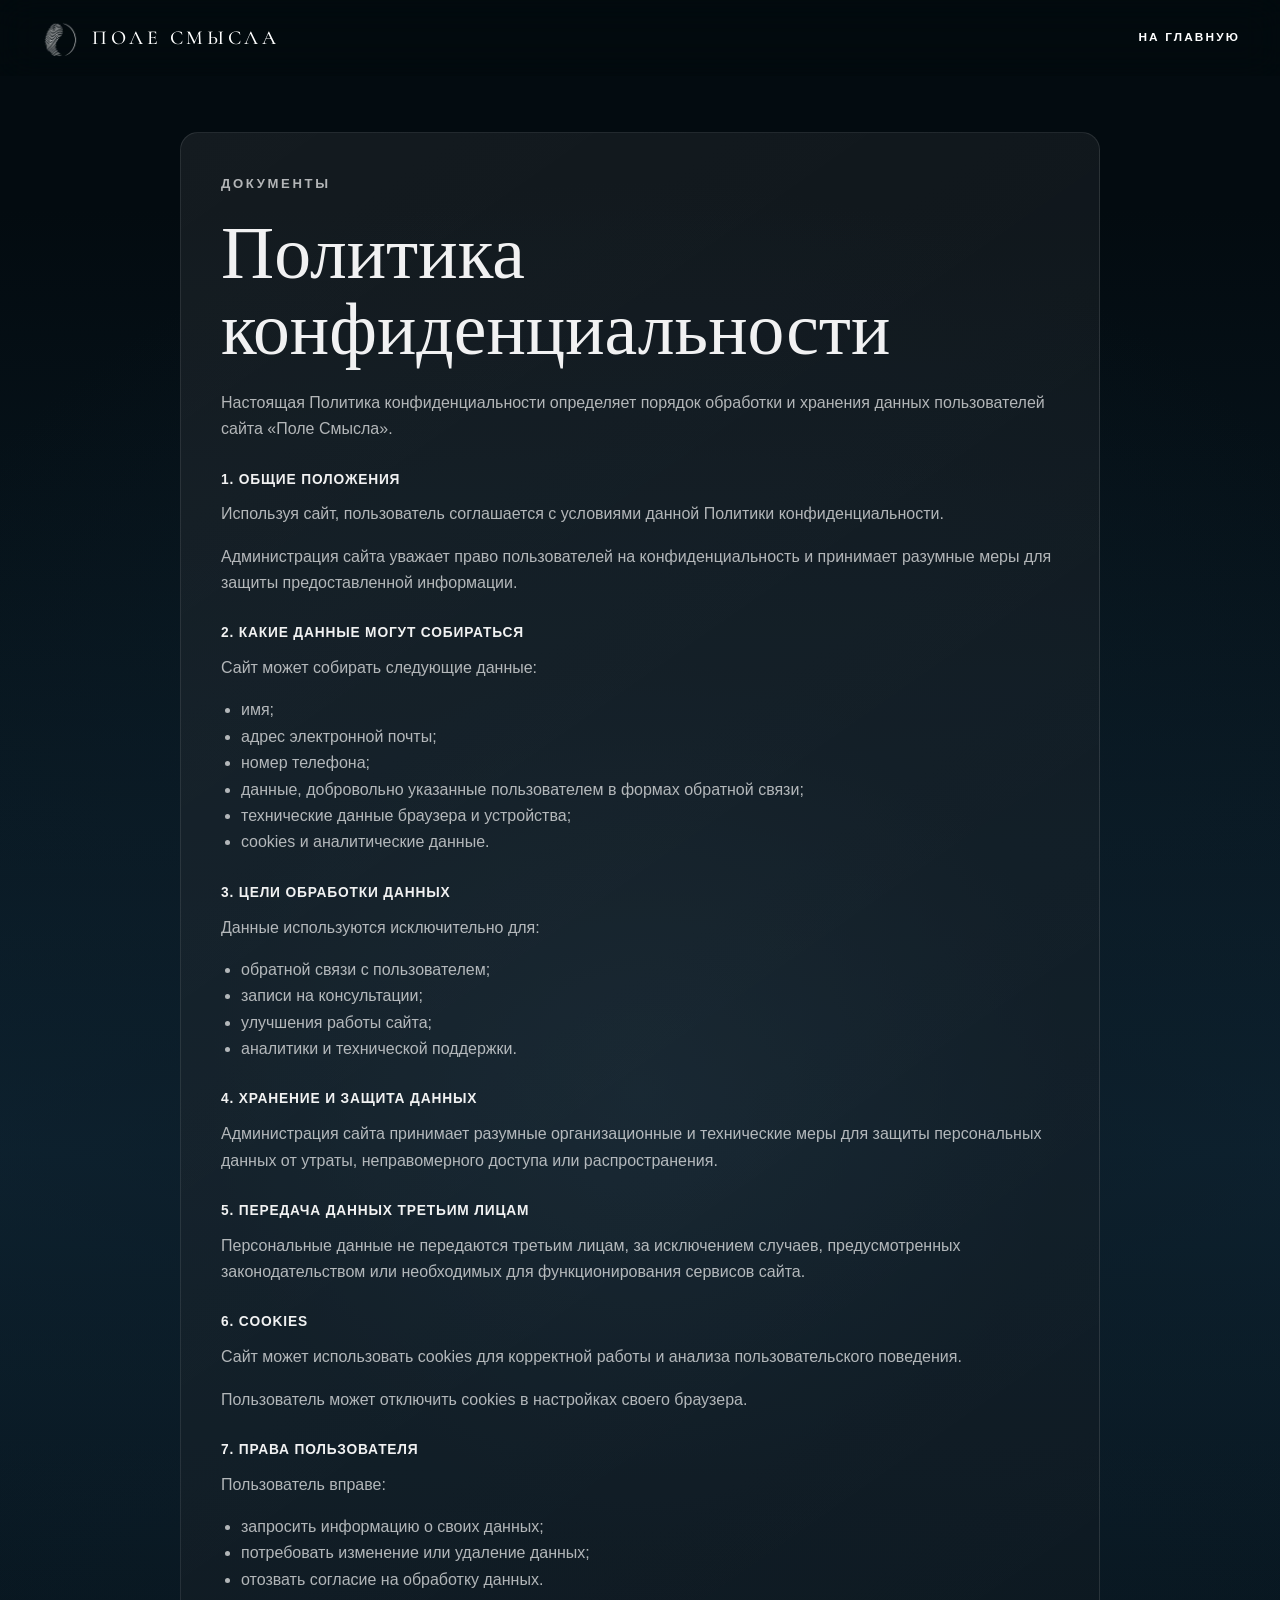
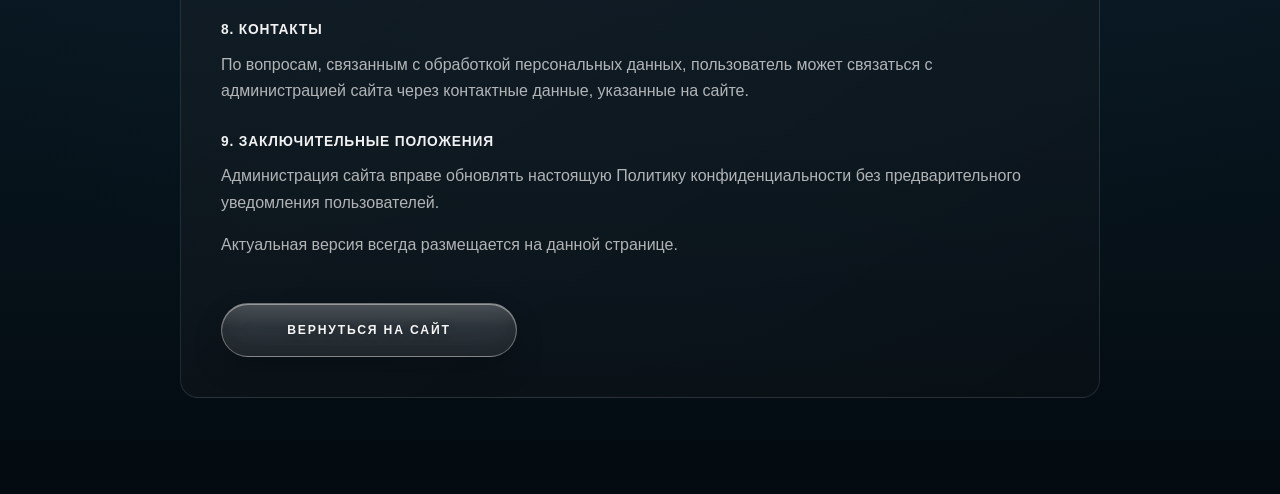
==== commit 96bde0fa: "Fix GitHub Pages structure" ====
--- a/privacy.html
+++ b/privacy.html
@@ -11,7 +11,7 @@
       href="https://fonts.googleapis.com/css2?family=Cormorant+Garamond:wght@400;500;600&display=swap"
       rel="stylesheet"
     />
-    <link rel="stylesheet" href="styles.css?v=20260529-3" />
+    <link rel="stylesheet" href="styles.css?v=20260529-4" />
   </head>
   <body>
     <header class="site-header">
--- a/styles.css
+++ b/styles.css
@@ -1398,13 +1398,21 @@
 }
 
 .privacy-note h2,
+.privacy-note h1,
 .privacy-note h3 {
   color: rgba(255, 255, 255, 0.94);
-}
-
+  overflow-wrap: normal;
+  word-break: normal;
+  hyphens: none;
+}
+
+.privacy-note h1,
 .privacy-note h2 {
+  max-width: 760px;
   margin-bottom: 22px;
-  font-size: clamp(2rem, 4vw, 3.4rem);
+  font-size: clamp(2.2rem, 6vw, 4.6rem);
+  line-height: 1.04;
+  text-wrap: balance;
 }
 
 .privacy-note h3 {
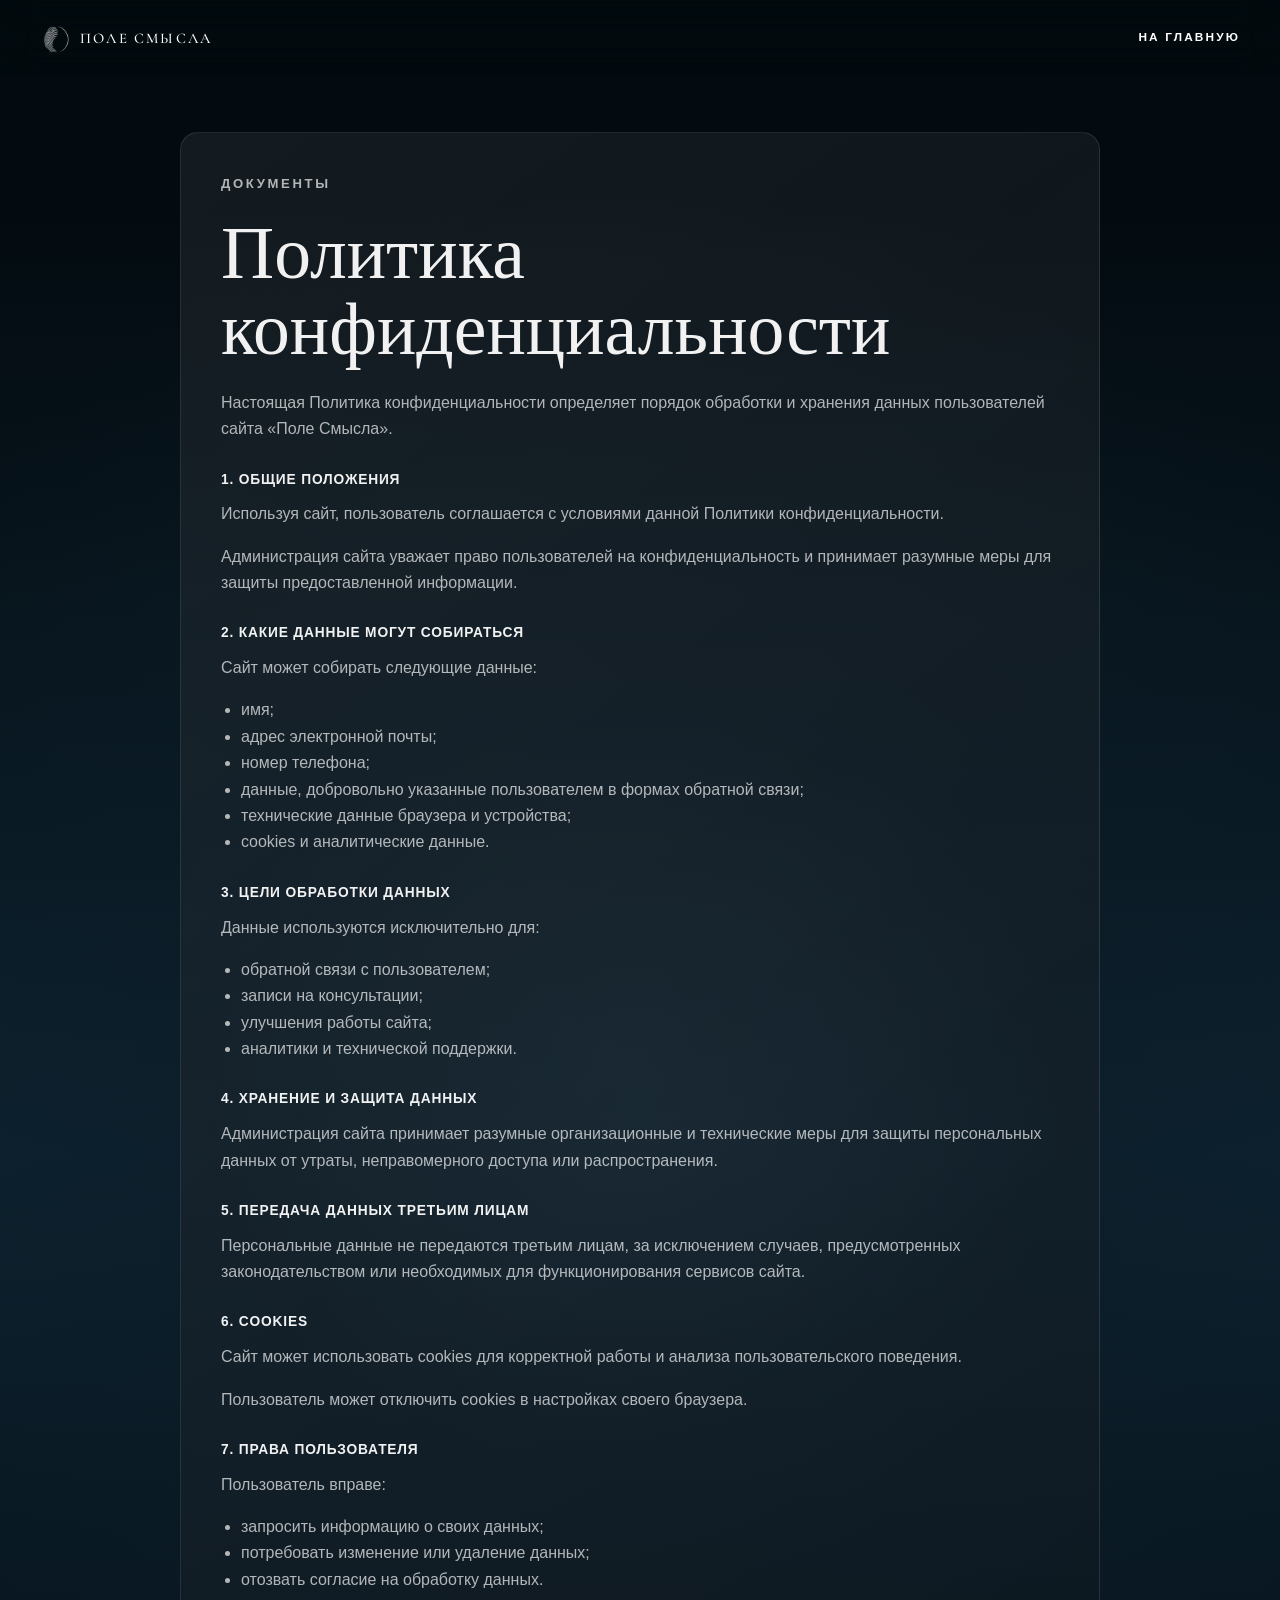
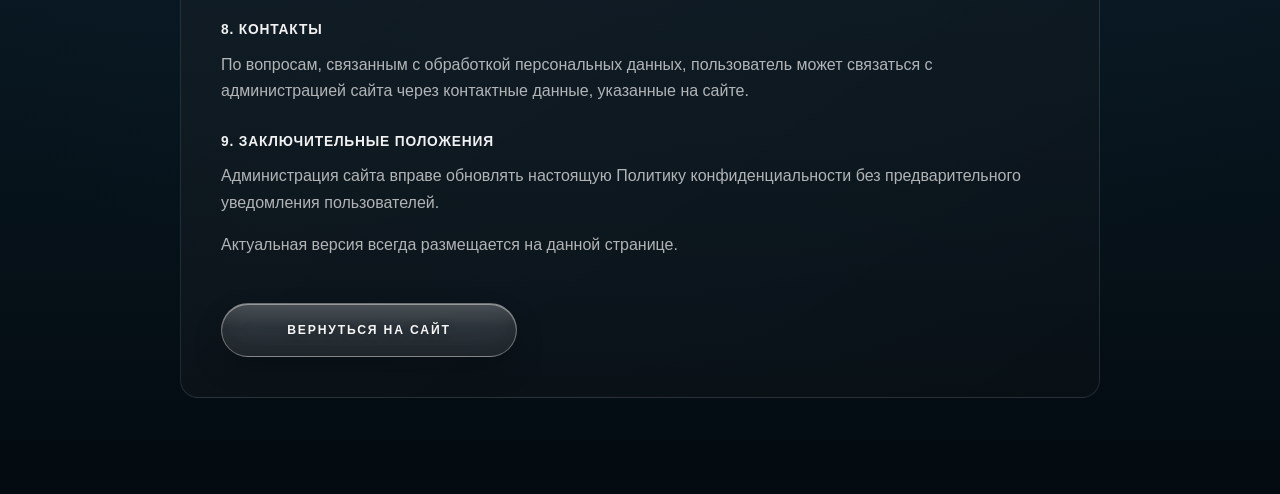
==== commit 578fea4a: "Fix GitHub Pages structure" ====
--- a/privacy.html
+++ b/privacy.html
@@ -11,7 +11,7 @@
       href="https://fonts.googleapis.com/css2?family=Cormorant+Garamond:wght@400;500;600&display=swap"
       rel="stylesheet"
     />
-    <link rel="stylesheet" href="styles.css?v=20260529-4" />
+    <link rel="stylesheet" href="styles.css?v=20260601-16" />
   </head>
   <body>
     <header class="site-header">
--- a/styles.css
+++ b/styles.css
@@ -95,8 +95,8 @@
   align-items: center;
   width: 100%;
   min-height: 76px;
-  padding-right: max(var(--page-pad), calc((100vw - 1300px) / 2));
-  padding-left: max(var(--page-pad), calc((100vw - 1300px) / 2));
+  padding-right: var(--page-pad);
+  padding-left: var(--page-pad);
   color: var(--paper);
 }
 
@@ -113,19 +113,19 @@
 .brand {
   display: inline-flex;
   align-items: center;
-  gap: 14px;
+  gap: 10px;
   font-family: "Cormorant Garamond", Cormorant, Georgia, "Times New Roman", serif;
   font-weight: 500;
-  font-size: clamp(1.08rem, 1.55vw, 1.45rem);
-  letter-spacing: 0.18em;
+  font-size: clamp(0.92rem, 1.12vw, 1.18rem);
+  letter-spacing: 0.15em;
   text-transform: uppercase;
   white-space: nowrap;
 }
 
 .brand-mark {
   flex: 0 0 auto;
-  width: 38px;
-  height: 38px;
+  width: 30px;
+  height: 30px;
   border-radius: 50%;
   filter: invert(1);
   object-fit: contain;
@@ -144,38 +144,66 @@
 .hero-lockup {
   position: relative;
   z-index: 3;
-  width: min(760px, 92vw);
+  width: min(720px, 92vw);
   margin: 150px auto 88px;
   text-align: center;
 }
 
 .logo-title {
-  margin: 0 auto 18px;
+  display: grid;
+  justify-items: center;
+  gap: 0.24em;
+  margin: 0 auto 12px;
   color: var(--paper);
   font-family: "Cormorant Garamond", Cormorant, Georgia, "Times New Roman", serif;
   font-weight: 500;
-  font-size: clamp(2.1rem, 5vw, 4.4rem);
-  letter-spacing: clamp(0.18em, 1.1vw, 0.34em);
+  font-size: clamp(2.1rem, 4.45vw, 4.05rem);
+  letter-spacing: clamp(0.1em, 0.52vw, 0.2em);
   line-height: 1;
   text-transform: uppercase;
 }
 
+.logo-word {
+  display: inline-flex;
+  align-items: center;
+  justify-content: center;
+  line-height: 1;
+  white-space: nowrap;
+}
+
+.logo-word > span {
+  display: inline-block;
+}
+
+.logo-word-gap {
+  margin-left: clamp(0.48em, 2.9vw, 0.94em);
+}
+
+.logo-lettermark {
+  width: 0.9em;
+  height: 0.9em;
+  margin: 0 0.1em 0 0.12em;
+  filter: invert(1);
+  object-fit: contain;
+  transform: translateY(0.015em);
+}
+
 .logo-subtitle {
-  width: min(640px, 100%);
+  width: min(460px, 100%);
   margin: 0 auto;
   color: rgba(255, 255, 255, 0.88);
-  font-size: clamp(0.72rem, 1.2vw, 0.92rem);
+  font-size: clamp(0.6rem, 0.9vw, 0.72rem);
   font-weight: 700;
-  letter-spacing: 0.28em;
+  letter-spacing: 0.32em;
   line-height: 1.65;
   text-transform: uppercase;
 }
 
 .logo-title::after {
   display: block;
-  width: 130px;
+  width: min(260px, 42vw);
   height: 1px;
-  margin: 22px auto 0;
+  margin: 4px auto 0;
   background:
     linear-gradient(90deg, rgba(255, 255, 255, 0.32) 0 44%, transparent 44% 56%, rgba(255, 255, 255, 0.32) 56% 100%);
   content: "";
@@ -185,7 +213,7 @@
   display: block;
   width: 7px;
   height: 7px;
-  margin: -24px auto 16px;
+  margin: -19px auto 15px;
   border-radius: 50%;
   background: var(--paper);
   content: "";
@@ -266,15 +294,15 @@
   background:
     linear-gradient(
       180deg,
-      rgba(5, 8, 10, 0.44) 0%,
-      rgba(5, 8, 10, 0.28) 38%,
-      rgba(5, 8, 10, 0.78) 72%,
+      rgba(5, 8, 10, 0.36) 0%,
+      rgba(5, 8, 10, 0.2) 38%,
+      rgba(5, 8, 10, 0.68) 72%,
       #030b10 94%,
       #030b10 100%
     ),
-    rgba(5, 8, 10, 0.18);
-  backdrop-filter: blur(12px);
-  -webkit-backdrop-filter: blur(12px);
+    rgba(5, 8, 10, 0.12);
+  backdrop-filter: blur(7px);
+  -webkit-backdrop-filter: blur(7px);
 }
 
 .hero + .section {
@@ -354,6 +382,44 @@
   color: rgba(255, 255, 255, 0.92);
   font-style: normal;
   font-weight: 800;
+}
+
+.hero-statement {
+  position: relative;
+  z-index: 3;
+  display: grid;
+  grid-template-columns: minmax(0, 0.72fr) minmax(0, 1fr);
+  gap: clamp(42px, 15vw, 210px);
+  align-items: end;
+  width: min(1180px, calc(100% - 72px));
+  margin: auto auto 0;
+  color: rgba(255, 255, 255, 0.88);
+  text-align: left;
+}
+
+.hero-statement p {
+  max-width: 520px;
+  margin: 0;
+  color: rgba(238, 242, 244, 0.86);
+  font-family: Arial, Helvetica, ui-sans-serif, system-ui, -apple-system, BlinkMacSystemFont, "Segoe UI", sans-serif;
+  font-size: clamp(0.86rem, 1.6vw, 1.35rem);
+  font-style: normal;
+  font-weight: 400;
+  letter-spacing: 0.42em;
+  line-height: 1.62;
+}
+
+.hero-statement p:nth-child(2) {
+  max-width: 630px;
+  text-align: left;
+}
+
+.text-ribbon {
+  display: inline;
+  padding: 0 0.08em 0.04em;
+  background: rgba(78, 116, 154, 0.68);
+  -webkit-box-decoration-break: clone;
+  box-decoration-break: clone;
 }
 
 .hero-actions {
@@ -667,6 +733,41 @@
 .about-copy p:not(.section-kicker) {
   max-width: 580px;
   font-size: 1.04rem;
+}
+
+.method-intro {
+  display: grid;
+  gap: clamp(24px, 3vw, 38px);
+  max-width: var(--max);
+  margin-right: auto;
+  margin-left: auto;
+  padding-top: clamp(94px, 12vw, 150px);
+  padding-bottom: clamp(84px, 10vw, 132px);
+}
+
+.method-intro p {
+  max-width: none;
+  margin: 0;
+  color: rgba(238, 242, 244, 0.72);
+  font-family: Arial, Helvetica, ui-sans-serif, system-ui, -apple-system, BlinkMacSystemFont, "Segoe UI", sans-serif;
+  font-size: clamp(0.92rem, 1.35vw, 1.12rem);
+  font-style: normal;
+  font-weight: 600;
+  letter-spacing: 0.18em;
+  line-height: 1.8;
+  text-transform: uppercase;
+}
+
+.method-intro .section-kicker {
+  max-width: none;
+  color: #f07b8e;
+  font-family: Arial, Helvetica, ui-sans-serif, system-ui, -apple-system, BlinkMacSystemFont, "Segoe UI", sans-serif;
+  font-size: clamp(0.92rem, 1.45vw, 1.12rem);
+  font-style: normal;
+  font-weight: 800;
+  letter-spacing: 0.22em;
+  line-height: 1.3;
+  text-transform: uppercase;
 }
 
 .wide-copy {
@@ -844,12 +945,14 @@
 
 .therapists-heading {
   width: min(calc(100% - (var(--page-pad) * 2)), var(--max));
+  max-width: none;
   margin-right: auto;
   margin-left: auto;
 }
 
 .therapist-grid {
   display: flex;
+  align-items: stretch;
   gap: clamp(24px, 4vw, 54px);
   width: 100%;
   margin-top: clamp(34px, 5vw, 62px);
@@ -878,6 +981,12 @@
   scroll-snap-align: start;
 }
 
+.therapist-copy {
+  display: flex;
+  flex: 1;
+  flex-direction: column;
+}
+
 .therapist-media {
   position: relative;
   aspect-ratio: 4 / 4.85;
@@ -910,6 +1019,9 @@
 }
 
 .therapist-grid h3 {
+  display: flex;
+  align-items: flex-start;
+  min-height: 2.18em;
   margin-bottom: 14px;
   font-family: Georgia, "Times New Roman", serif;
   font-size: clamp(1.9rem, 2.8vw, 3rem);
@@ -921,6 +1033,49 @@
 
 .therapist-copy > p:not(.therapist-role) {
   max-width: 520px;
+}
+
+.therapist-details {
+  display: grid;
+  flex: 1;
+  gap: 18px;
+  align-content: start;
+  margin-top: 24px;
+  padding: 22px;
+  border: 1px solid rgba(255, 255, 255, 0.1);
+  border-radius: 14px;
+  background:
+    linear-gradient(145deg, rgba(255, 255, 255, 0.07), rgba(255, 255, 255, 0.02)),
+    rgba(3, 11, 16, 0.26);
+}
+
+.therapist-details h4 {
+  margin: 0 0 10px;
+  color: rgba(255, 255, 255, 0.9);
+  font-size: 0.76rem;
+  font-weight: 800;
+  letter-spacing: 0.14em;
+  text-transform: uppercase;
+}
+
+.therapist-details p {
+  margin: 0 0 12px;
+  color: rgba(255, 255, 255, 0.7);
+  font-size: 0.92rem;
+  line-height: 1.5;
+}
+
+.therapist-details ul {
+  display: grid;
+  gap: 8px;
+  margin: 0;
+  padding-left: 18px;
+}
+
+.therapist-details li {
+  color: rgba(255, 255, 255, 0.68);
+  font-size: 0.92rem;
+  line-height: 1.5;
 }
 
 .therapist-tags {
@@ -1710,6 +1865,8 @@
 
 /* Final neutral liquid-glass controls */
 .hero {
+  display: flex;
+  flex-direction: column;
   min-height: 100svh;
 }
 
@@ -1850,6 +2007,7 @@
   }
 
   .about,
+  .method-intro,
   .video-head,
   .contact {
     grid-template-columns: 1fr;
@@ -1869,6 +2027,10 @@
 
   .about-photo {
     height: 520px;
+  }
+
+  .method-intro p:nth-child(even) {
+    margin-left: 0;
   }
 }
 
@@ -1928,14 +2090,18 @@
 
   .hero-lockup {
     margin-top: 46px;
-    margin-bottom: 54px;
+    margin-bottom: 0;
     width: calc(100vw - 28px);
     max-width: calc(100vw - 28px);
   }
 
   .logo-title {
     font-size: clamp(1.55rem, 8vw, 2.2rem);
-    letter-spacing: 0.18em;
+    letter-spacing: 0.12em;
+  }
+
+  .logo-word-gap {
+    margin-left: 0.44em;
   }
 
   .logo-subtitle {
@@ -1950,6 +2116,35 @@
   .hero-quote {
     width: calc(100vw - 28px);
     max-width: calc(100vw - 28px);
+  }
+
+  .hero-statement {
+    grid-template-columns: 1fr;
+    gap: 22px;
+    width: calc(100vw - 56px);
+    margin-top: clamp(120px, 24vh, 220px);
+    text-align: left;
+  }
+
+  .hero-statement p {
+    max-width: 100%;
+    font-size: clamp(2.2rem, 11vw, 4rem);
+    letter-spacing: 0;
+    line-height: 1.04;
+    text-align: left;
+  }
+
+  .hero-statement p:nth-child(2) {
+    text-align: left;
+  }
+
+  .method-intro {
+    gap: 32px;
+  }
+
+  .method-intro p {
+    font-size: clamp(0.82rem, 3.4vw, 0.96rem);
+    line-height: 1.78;
   }
 
   .hero-quote p {
@@ -2114,6 +2309,10 @@
     margin-bottom: 22px;
   }
 
+  .therapist-details {
+    padding: 18px;
+  }
+
   .process-steps span {
     margin-bottom: 38px;
     font-size: 2.5rem;
@@ -2184,14 +2383,69 @@
   background: transparent;
 }
 
+.hero::after {
+  background:
+    linear-gradient(
+      180deg,
+      rgba(5, 8, 10, 0.36) 0%,
+      rgba(5, 8, 10, 0.2) 38%,
+      rgba(5, 8, 10, 0.68) 72%,
+      #030b10 94%,
+      #030b10 100%
+    ),
+    rgba(5, 8, 10, 0.12);
+  backdrop-filter: blur(7px);
+  -webkit-backdrop-filter: blur(7px);
+}
+
+.hero {
+  display: flex;
+  flex-direction: column;
+  min-height: 100svh;
+  padding: clamp(28px, 5vh, 54px) 20px clamp(32px, 5vh, 52px);
+}
+
+.hero-lockup {
+  margin: clamp(34px, 5vh, 58px) auto 0;
+}
+
+.hero-statement {
+  margin-top: auto;
+}
+
+.hero-actions {
+  margin-top: clamp(28px, 4vh, 46px);
+}
+
 @media (max-width: 640px) {
   .hero {
     min-height: 100svh;
+    padding-top: 92px;
+    padding-bottom: 56px;
     background-image: url("assets/optimized/hero-water-bg-900.webp");
   }
 
   .hero::before {
     background: transparent;
+  }
+
+  .hero-lockup {
+    margin-top: 14px;
+    margin-bottom: 0;
+  }
+
+  .hero-statement {
+    grid-template-columns: 1fr;
+    gap: 22px;
+    width: calc(100vw - 56px);
+    margin-top: auto;
+  }
+
+  .hero-statement p {
+    max-width: 100%;
+    font-size: clamp(0.82rem, 3.7vw, 1rem);
+    letter-spacing: 0.24em;
+    line-height: 1.62;
   }
 
   .contact-links {
